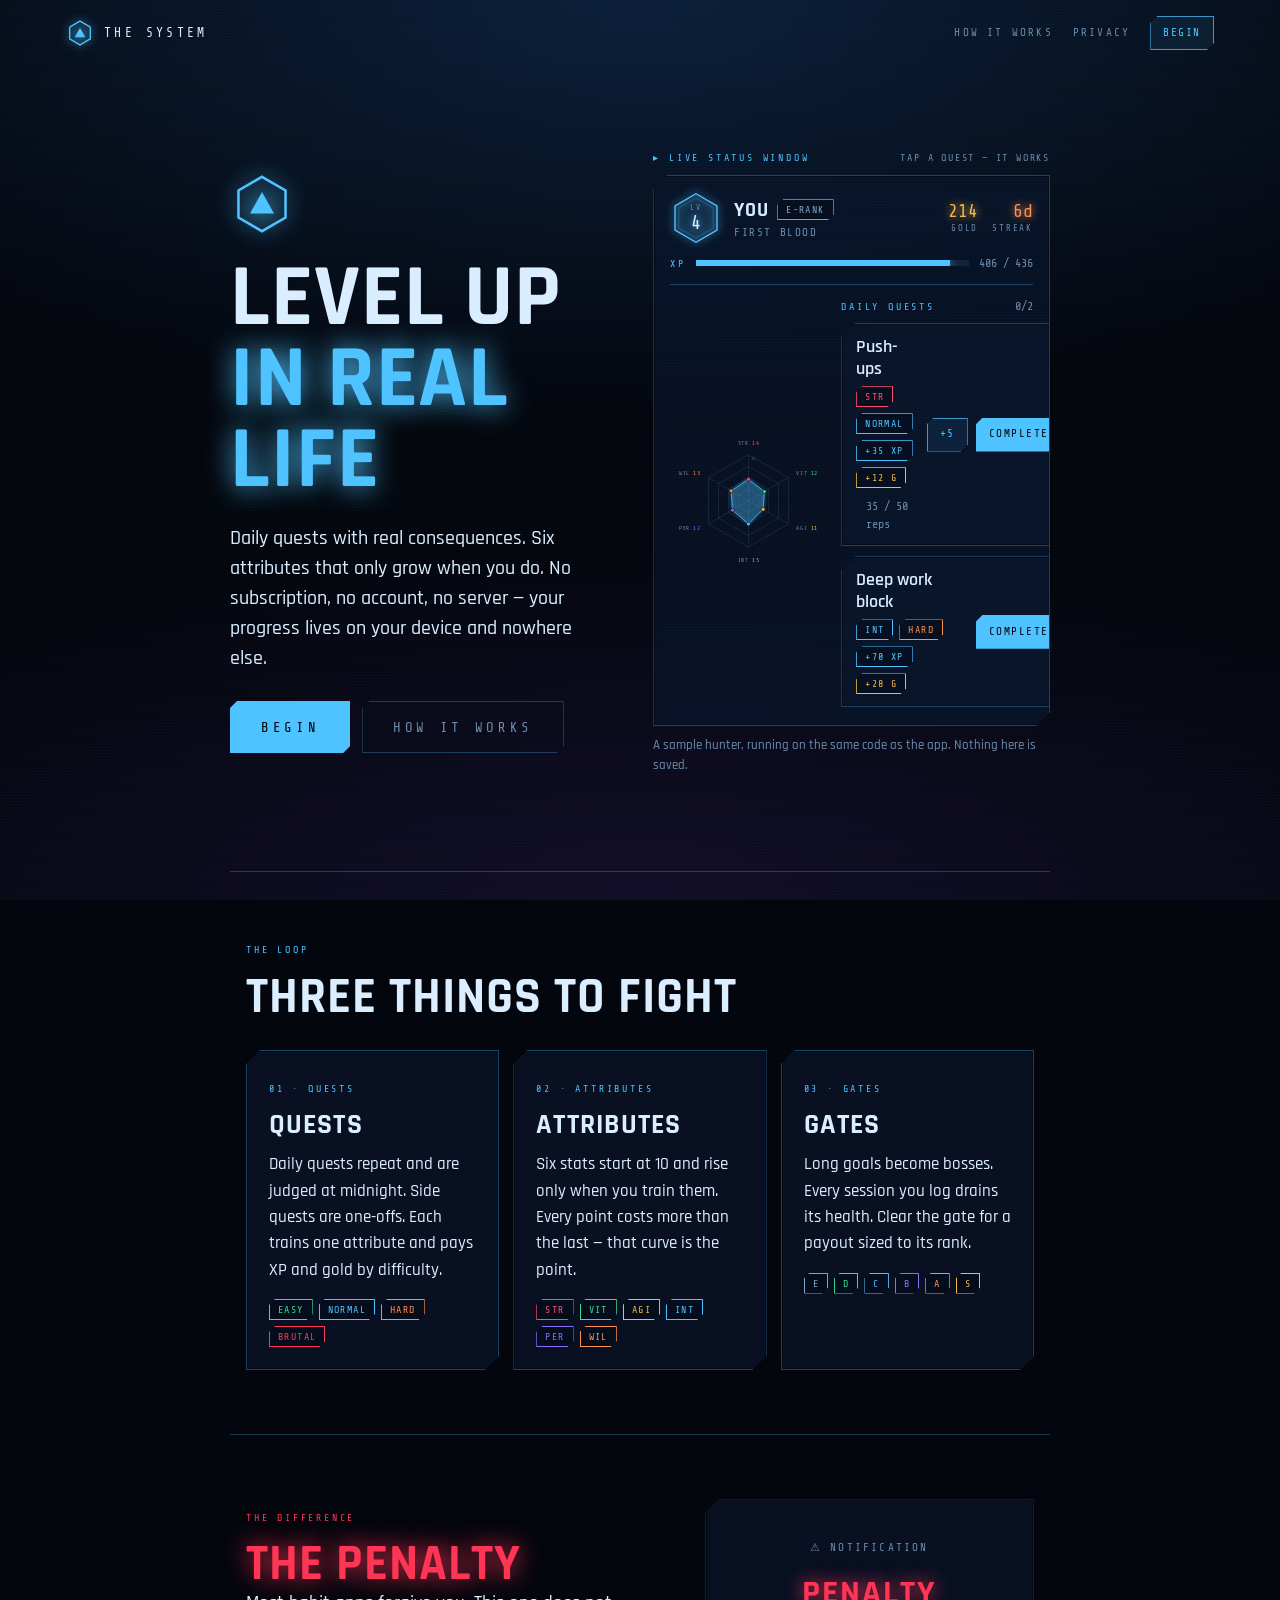
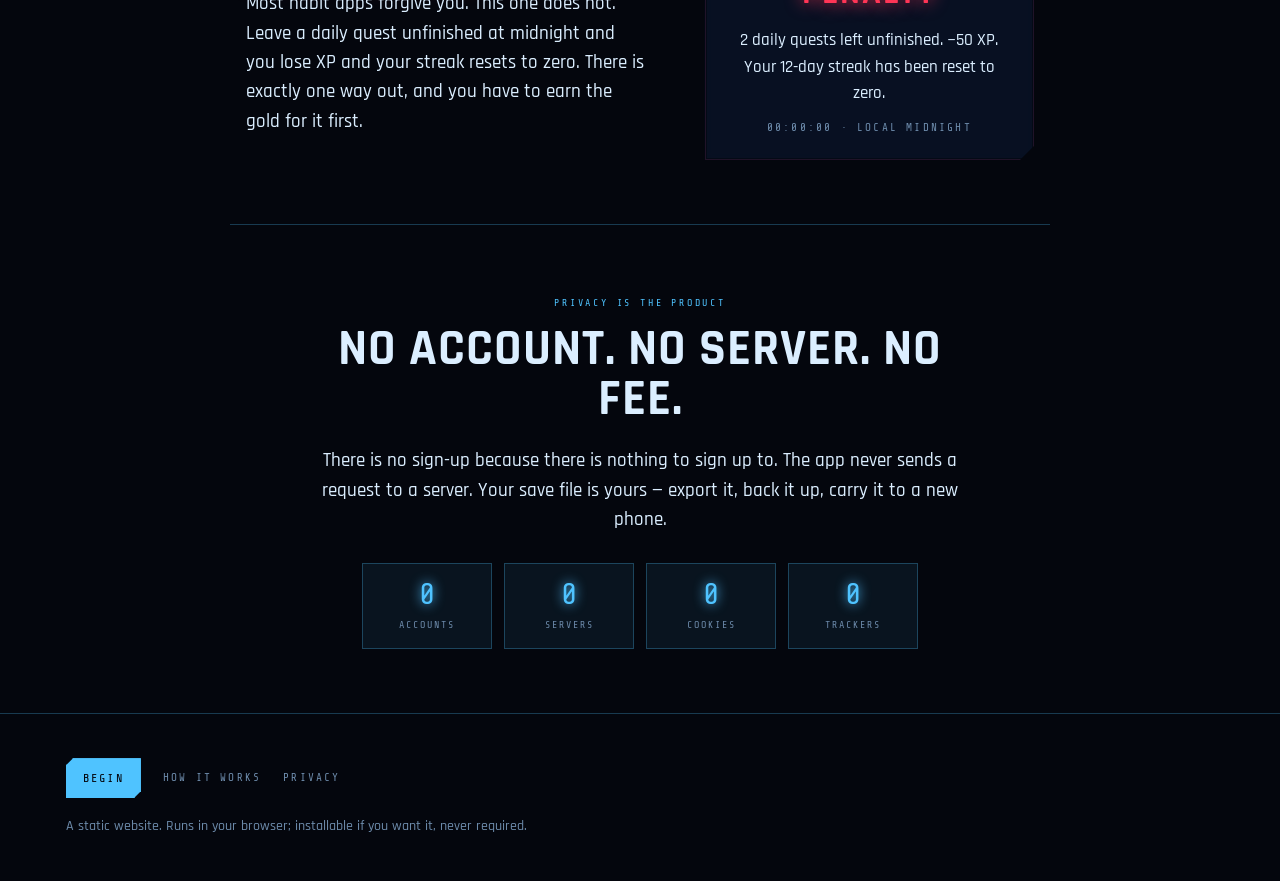
==== index.html @ 4c4695dd "Landing page with live demo built on the app's own renderers Co-Authored-By: Claude Opus 5.5 <norepl" ====
<!doctype html>
<html lang="en">
<head>
<meta charset="utf-8">
<meta name="viewport" content="width=device-width,initial-scale=1,viewport-fit=cover">
<title>THE SYSTEM — Level up in real life</title>
<meta name="description" content="Daily quests with real consequences. Six attributes that only grow when you do. No subscription, no account, no server — your progress lives on your device.">
<meta property="og:title" content="THE SYSTEM — Level up in real life">
<meta property="og:description" content="Daily quests with real consequences. No account, no server.">
<meta property="og:image" content="./assets/img/og.png">
<meta property="og:type" content="website">
<meta name="twitter:card" content="summary_large_image">
<meta name="theme-color" content="#04060d">
<link rel="manifest" href="./manifest.webmanifest">
<link rel="icon" type="image/png" href="./assets/img/icon-192.png">
<link rel="apple-touch-icon" href="./assets/img/icon-192.png">
<link rel="preconnect" href="https://fonts.googleapis.com">
<link rel="preconnect" href="https://fonts.gstatic.com" crossorigin>
<link rel="stylesheet" href="https://fonts.googleapis.com/css2?family=Rajdhani:wght@400;500;600;700&amp;family=Share+Tech+Mono&amp;display=swap">
<link rel="stylesheet" href="./assets/css/tokens.css">
<link rel="stylesheet" href="./assets/css/app.css">
<link rel="stylesheet" href="./assets/css/site.css">
</head>
<body>
<a class="skip" href="#main">Skip to content</a>

<header class="wrap site-top">
  <a class="brand" href="./" aria-label="THE SYSTEM — home">
    <svg viewBox="0 0 40 40" aria-hidden="true"><polygon class="mark-hex" points="20,3 34.7,11.5 34.7,28.5 20,37 5.3,28.5 5.3,11.5"/><polygon class="mark-tri" points="20,12.5 27.5,26 12.5,26"/></svg>
    <span>THE SYSTEM</span>
  </a>
  <nav class="top-links" aria-label="Site">
    <a href="./how-it-works.html">How it works</a>
    <a class="hide-sm" href="./privacy.html">Privacy</a>
    <a class="btn btn-sm" href="./app/">Begin</a>
  </nav>
</header>

<main id="main">
  <section class="wrap hero" aria-labelledby="hero-title">
    <div class="hero-copy">
      <svg class="hero-mark" viewBox="0 0 40 40" aria-hidden="true"><polygon class="mark-hex" points="20,3 34.7,11.5 34.7,28.5 20,37 5.3,28.5 5.3,11.5"/><polygon class="mark-tri" points="20,12.5 27.5,26 12.5,26"/></svg>
      <h1 class="hero-title" id="hero-title">Level up <span>in real life</span></h1>
      <p class="lede">Daily quests with real consequences. Six attributes that only grow when you do. No subscription, no account, no server — your progress lives on your device and nowhere else.</p>
      <div class="cta">
        <a class="btn btn-hot btn-lg" href="./app/">Begin</a>
        <a class="btn btn-ghost btn-lg" href="./how-it-works.html">How it works</a>
      </div>
    </div>

    <div class="hero-demo">
      <div class="demo-cap"><span class="eyebrow">Live status window</span><span class="demo-try">Tap a quest — it works</span></div>
      <div class="demo" id="demo" aria-label="Live demo of the status window with a sample hunter">
        <noscript><p class="demo-fine">The live demo needs JavaScript.</p></noscript>
      </div>
      <p class="demo-fine">A sample hunter, running on the same code as the app. Nothing here is saved.</p>
    </div>
  </section>

  <section class="band" aria-labelledby="pillars-title">
    <div class="wrap">
      <div class="band-head">
        <span class="eyebrow">The loop</span>
        <h2 id="pillars-title">Three things to fight</h2>
      </div>
      <div class="pillars">
        <article class="win pillar">
          <span class="eyebrow">01 · Quests</span>
          <h3>Quests</h3>
          <p>Daily quests repeat and are judged at midnight. Side quests are one-offs. Each trains one attribute and pays XP and gold by difficulty.</p>
          <div class="chips"><span class="chip d-EASY">Easy</span><span class="chip d-NORMAL">Normal</span><span class="chip d-HARD">Hard</span><span class="chip d-BRUTAL">Brutal</span></div>
        </article>
        <article class="win pillar">
          <span class="eyebrow">02 · Attributes</span>
          <h3>Attributes</h3>
          <p>Six stats start at 10 and rise only when you train them. Every point costs more than the last — that curve is the point.</p>
          <div class="chips"><span class="chip c-str">STR</span><span class="chip c-vit">VIT</span><span class="chip c-agi">AGI</span><span class="chip c-int">INT</span><span class="chip c-per">PER</span><span class="chip c-wil">WIL</span></div>
        </article>
        <article class="win pillar">
          <span class="eyebrow">03 · Gates</span>
          <h3>Gates</h3>
          <p>Long goals become bosses. Every session you log drains its health. Clear the gate for a payout sized to its rank.</p>
          <div class="chips"><span class="chip r-E">E</span><span class="chip r-D">D</span><span class="chip r-C">C</span><span class="chip r-B">B</span><span class="chip r-A">A</span><span class="chip r-S">S</span></div>
        </article>
      </div>
    </div>
  </section>

  <section class="band" aria-labelledby="penalty-title">
    <div class="wrap penalty">
      <div>
        <span class="eyebrow">The difference</span>
        <h2 id="penalty-title">The penalty</h2>
        <p>Most habit apps forgive you. This one does not. Leave a daily quest unfinished at midnight and you lose XP and your streak resets to zero. There is exactly one way out, and you have to earn the gold for it first.</p>
      </div>
      <div class="win readout" role="img" aria-label="Example penalty notification: two daily quests left unfinished, minus 50 XP, a 12-day streak reset to zero.">
        <div class="ntf-eye mono">⚠ Notification</div>
        <div class="readout-title">PENALTY</div>
        <p>2 daily quests left unfinished. −50 XP.<br>Your 12-day streak has been reset to zero.</p>
        <span class="mono">00:00:00 · Local midnight</span>
      </div>
    </div>
  </section>

  <section class="band free" aria-labelledby="free-title">
    <div class="wrap">
      <div class="band-head">
        <span class="eyebrow">Privacy is the product</span>
        <h2 id="free-title">No account. No server. No fee.</h2>
      </div>
      <p>There is no sign-up because there is nothing to sign up to. The app never sends a request to a server. Your save file is yours — export it, back it up, carry it to a new phone.</p>
      <div class="zeros" aria-label="What this site uses">
        <div class="zero"><b>0</b><span>Accounts</span></div>
        <div class="zero"><b>0</b><span>Servers</span></div>
        <div class="zero"><b>0</b><span>Cookies</span></div>
        <div class="zero"><b>0</b><span>Trackers</span></div>
      </div>
    </div>
  </section>
</main>

<footer class="site-foot">
  <div class="wrap">
    <div class="foot-row">
      <a class="btn btn-hot" href="./app/">Begin</a>
      <a href="./how-it-works.html">How it works</a>
      <a href="./privacy.html">Privacy</a>
    </div>
    <p class="foot-fine">A static website. Runs in your browser; installable if you want it, never required.</p>
  </div>
</footer>

<script src="./assets/js/system.js"></script>
<script src="./assets/js/app.js"></script>
<script src="./assets/js/demo.js"></script>
<script>
if ('serviceWorker' in navigator && window.isSecureContext) {
  navigator.serviceWorker.register('./sw.js').then(null, function () {});
}
</script>
</body>
</html>
---- assets/css/tokens.css ----
/* ==========================================================================
   THE SYSTEM — design tokens and shared primitives.
   Every page imports this first. Colours are defined here and nowhere else.
   ========================================================================== */

:root{
  /* surface */
  --void:#04060d;
  --deep:#070c18;
  --panel:rgba(10,22,44,.72);
  --panel-solid:#0a1020;

  /* system cyan */
  --sys:#4fc3ff;
  --sys-dim:#1d5c86;
  --line:rgba(79,195,255,.28);
  --line-hot:rgba(79,195,255,.75);

  /* semantic */
  --mana:#8b6cff;
  --gold:#f5b942;
  --danger:#ff3556;
  --good:#3ddc97;
  --warn:#ff8f4d;

  /* text */
  --txt:#dbeeff;
  --muted:#6d8bab;

  /* attributes */
  --str:#ff4d6d;
  --vit:#3ddc97;
  --agi:#f5b942;
  --int:#4fc3ff;
  --per:#8b6cff;
  --wil:#ff8f4d;

  /* hunter ranks */
  --rank-e:#7fa3c4;
  --rank-d:#3ddc97;
  --rank-c:#4fc3ff;
  --rank-b:#8b6cff;
  --rank-a:#ff8f4d;
  --rank-s:#f5b942;
  --rank-national:#ff3556;

  /* washes, tracks and atmosphere — derived from the palette above */
  --sys-wash:rgba(79,195,255,.08);
  --sys-wash-2:rgba(79,195,255,.18);
  --chip-wash:rgba(4,10,22,.55);
  --track:rgba(79,195,255,.10);
  --glow-top:rgba(31,90,160,.30);
  --glow-bottom:rgba(80,50,160,.18);
  --scan:rgba(79,195,255,.07);
  --panel-inset:rgba(4,10,22,.9);
  --panel-glow:rgba(20,80,150,.18);
  --veil:rgba(2,4,10,.80);
  --radar-fill:rgba(79,195,255,.20);
  --danger-wash:rgba(255,53,86,.10);
  --gold-wash:rgba(245,185,66,.10);

  /* type */
  --f-ui:'Rajdhani',system-ui,-apple-system,'Segoe UI',sans-serif;
  --f-mono:'Share Tech Mono',ui-monospace,'SFMono-Regular',Consolas,monospace;
}

/* ---------- base ---------- */
*,*::before,*::after{box-sizing:border-box}
html{background:var(--void);color-scheme:dark;-webkit-text-size-adjust:100%;text-size-adjust:100%}
body{
  margin:0;min-height:100vh;color:var(--txt);
  font-family:var(--f-ui);font-size:17px;font-weight:500;line-height:1.5;
  -webkit-font-smoothing:antialiased;-webkit-tap-highlight-color:transparent;
}
/* atmosphere: cyan bloom from the top, violet from the bottom */
body::before{
  content:"";position:fixed;top:0;right:0;bottom:0;left:0;z-index:-1;pointer-events:none;
  background:
    radial-gradient(ellipse 120% 70% at 50% 0%,var(--glow-top),transparent 65%),
    radial-gradient(ellipse 120% 60% at 50% 100%,var(--glow-bottom),transparent 65%),
    var(--void);
}
/* scanlines */
body::after{
  content:"";position:fixed;top:0;right:0;bottom:0;left:0;z-index:1000;pointer-events:none;opacity:.30;
  background:repeating-linear-gradient(to bottom,var(--scan) 0,var(--scan) 1px,transparent 1px,transparent 3px);
}

h1,h2,h3,h4{margin:0;font-family:var(--f-ui);font-weight:700;line-height:1.1;letter-spacing:.02em}
p{margin:0 0 1em}
a{color:var(--sys);text-decoration:none}
a:hover{text-shadow:0 0 8px var(--sys)}
button,input,select,textarea{font:inherit;color:inherit}
img,svg{display:block}
ul,ol{margin:0;padding:0;list-style:none}
[hidden]{display:none!important}

.mono{font-family:var(--f-mono);font-weight:400}
.eyebrow{font-family:var(--f-mono);font-weight:400;font-size:10px;letter-spacing:.28em;text-transform:uppercase;color:var(--sys)}
.muted{color:var(--muted)}
.glow{text-shadow:0 0 14px var(--sys)}
.sr{position:absolute!important;width:1px;height:1px;overflow:hidden;clip:rect(0 0 0 0);white-space:nowrap;margin:-1px;padding:0;border:0}

/* ---------- focus ---------- */
:focus:not(:focus-visible){outline:none}
:focus-visible{outline:2px solid var(--txt);outline-offset:3px}
/* clip-path cuts outlines off, so clipped elements draw their ring inside */
.win:focus-visible,.btn:focus-visible,.chip:focus-visible{outline:none;box-shadow:inset 0 0 0 2px var(--txt),0 0 18px var(--sys)}

.skip{position:absolute;left:16px;top:-60px;z-index:1001;padding:10px 14px;background:var(--sys);color:var(--void);font-family:var(--f-mono);font-size:12px;letter-spacing:.18em}
.skip:focus{top:12px}

/* ---------- the panel motif ---------- */
.win{
  background:var(--panel);
  border:1px solid var(--line);
  clip-path:polygon(14px 0, 100% 0, 100% calc(100% - 14px),
                    calc(100% - 14px) 100%, 0 100%, 0 14px);
  -webkit-backdrop-filter:blur(6px);
  backdrop-filter:blur(6px);
  box-shadow:0 0 0 1px var(--panel-inset) inset, 0 0 24px var(--panel-glow);
}

/* ---------- buttons (7px cut) ---------- */
.btn{
  display:inline-flex;align-items:center;justify-content:center;gap:8px;
  min-height:40px;padding:0 16px;margin:0;
  font-family:var(--f-mono);font-weight:400;font-size:12px;letter-spacing:.18em;text-transform:uppercase;white-space:nowrap;
  color:var(--sys);background:var(--sys-wash);border:1px solid var(--line-hot);border-radius:0;cursor:pointer;
  clip-path:polygon(7px 0,100% 0,100% calc(100% - 7px),calc(100% - 7px) 100%,0 100%,0 7px);
  transition:background-color .15s,color .15s,text-shadow .15s,box-shadow .15s;
  -webkit-appearance:none;appearance:none;text-decoration:none;
}
.btn:hover{background:var(--sys-wash-2);text-shadow:0 0 8px var(--sys)}
.btn:active{transform:translateY(1px)}
.btn-hot{color:var(--void);background:var(--sys);border-color:var(--sys)}
.btn-hot:hover{background:var(--txt);border-color:var(--txt);text-shadow:none}
.btn-ghost{background:transparent;border-color:var(--line);color:var(--muted)}
.btn-ghost:hover{color:var(--sys);border-color:var(--line-hot);background:var(--sys-wash)}
.btn-gold{color:var(--gold);border-color:var(--gold);background:var(--gold-wash)}
.btn-gold:hover{text-shadow:0 0 8px var(--gold);background:var(--gold-wash)}
.btn-danger{color:var(--danger);border-color:var(--danger);background:var(--danger-wash)}
.btn-danger:hover{text-shadow:0 0 8px var(--danger);background:var(--danger-wash)}
.btn[disabled],.btn[aria-disabled="true"]{opacity:.55;cursor:not-allowed;transform:none;text-shadow:none}
.btn-sm{min-height:34px;padding:0 12px;font-size:11px;letter-spacing:.14em}
.btn-lg{min-height:52px;padding:0 30px;font-size:14px;letter-spacing:.26em}

/* ---------- chips (6px cut) ---------- */
.chip{
  display:inline-flex;align-items:center;gap:4px;padding:2px 8px 1px;
  font-family:var(--f-mono);font-weight:400;font-size:10px;line-height:1.6;letter-spacing:.14em;text-transform:uppercase;white-space:nowrap;
  color:var(--c,var(--sys));border:1px solid currentColor;background:var(--chip-wash);
  clip-path:polygon(6px 0,100% 0,100% calc(100% - 6px),calc(100% - 6px) 100%,0 100%,0 6px);
}

/* colour hooks: set --c, components read it */
.c-sys{--c:var(--sys)}.c-gold{--c:var(--gold)}.c-mana{--c:var(--mana)}
.c-good{--c:var(--good)}.c-warn{--c:var(--warn)}.c-danger{--c:var(--danger)}.c-muted{--c:var(--muted)}
.c-str{--c:var(--str)}.c-vit{--c:var(--vit)}.c-agi{--c:var(--agi)}
.c-int{--c:var(--int)}.c-per{--c:var(--per)}.c-wil{--c:var(--wil)}
.r-E{--c:var(--rank-e)}.r-D{--c:var(--rank-d)}.r-C{--c:var(--rank-c)}
.r-B{--c:var(--rank-b)}.r-A{--c:var(--rank-a)}.r-S{--c:var(--rank-s)}.r-NATIONAL{--c:var(--rank-national)}
.d-EASY{--c:var(--good)}.d-NORMAL{--c:var(--sys)}.d-HARD{--c:var(--warn)}.d-BRUTAL{--c:var(--danger)}

/* ---------- bars ---------- */
.bar{position:relative;height:6px;background:var(--track);overflow:hidden}
.bar>i{
  position:absolute;left:0;top:0;bottom:0;width:0;
  background:var(--c,var(--sys));box-shadow:0 0 10px var(--c,var(--sys));
  transition:width .6s cubic-bezier(.2,.8,.2,1);
}

/* ---------- reduced motion ---------- */
@media (prefers-reduced-motion:reduce){
  *,*::before,*::after{animation:none!important;transition:none!important;scroll-behavior:auto!important}
}
---- assets/css/app.css ----
/* ==========================================================================
   THE SYSTEM — application styles.
   Components here are also used by the landing demo; app layout is scoped
   to .shell. Colours come from tokens.css only.
   ========================================================================== */

/* ---------- small resets for app controls ---------- */
.icon-btn{
  display:inline-flex;align-items:center;justify-content:center;flex:none;
  width:38px;height:38px;padding:0;margin:0;border:0;background:transparent;color:var(--muted);cursor:pointer;
}
.icon-btn:hover{color:var(--sys)}
.icon-btn svg{width:20px;height:20px;fill:none;stroke:currentColor;stroke-width:1.6;stroke-linecap:round;stroke-linejoin:round}
.link-btn{padding:6px 0;border:0;background:none;cursor:pointer;color:var(--sys);font-size:11px;letter-spacing:.2em;text-transform:uppercase}
.link-btn:hover{text-shadow:0 0 8px var(--sys)}

/* ==========================================================================
   shared components (app + demo)
   ========================================================================== */

/* ---------- level hexagon ---------- */
.lvl-hex{
  position:relative;flex:none;display:inline-flex;flex-direction:column;align-items:center;justify-content:center;
  width:52px;height:52px;line-height:1;
}
.lvl-hex svg{position:absolute;top:0;left:0;width:100%;height:100%;overflow:visible;filter:drop-shadow(0 0 4px var(--sys))}
.lvl-hex-o{fill:var(--sys-wash);stroke:var(--sys);stroke-width:1.6}
.lvl-hex-i{fill:none;stroke:var(--line);stroke-width:1}
.lvl-hex i{position:relative;font-style:normal;font-size:8px;letter-spacing:.2em;color:var(--muted);margin-bottom:2px}
.lvl-hex b{position:relative;font-size:19px;font-weight:400;color:var(--txt);text-shadow:0 0 8px var(--sys)}

/* ---------- header ---------- */
.hdr-row{display:flex;align-items:center;gap:12px}
.hdr-id{flex:1;min-width:0}
.hdr-name{display:flex;align-items:center;gap:8px;min-width:0}
.hdr-name>span:first-child{
  overflow:hidden;text-overflow:ellipsis;white-space:nowrap;
  font-size:20px;font-weight:700;letter-spacing:.05em;text-transform:uppercase;
}
.hdr-name .chip{flex:none}
.hdr-title{font-size:11px;letter-spacing:.14em;text-transform:uppercase;color:var(--muted);overflow:hidden;text-overflow:ellipsis;white-space:nowrap}
.hdr-meta{display:flex;gap:14px;flex:none}
.hdr-stat{display:flex;flex-direction:column;align-items:flex-end;line-height:1.05}
.hdr-stat b{font-size:18px;font-weight:400;color:var(--c);text-shadow:0 0 8px var(--c)}
.hdr-stat small{font-size:9px;letter-spacing:.2em;color:var(--muted);margin-top:3px}
.hdr-xp{display:grid;grid-template-columns:auto 1fr auto;align-items:center;gap:10px;margin-top:10px}
.hdr-xpt{font-size:12px;color:var(--muted);min-width:8ch;text-align:right}

/* ---------- radar ---------- */
.radar{max-width:340px;margin:0 auto}
.radar-svg{width:100%;height:auto;overflow:visible}
.radar-ring{fill:none;stroke:var(--line);stroke-width:1}
.radar-axis{stroke:var(--line);stroke-width:1}
.radar-shape{fill:var(--radar-fill);stroke:var(--sys);stroke-width:1.6;stroke-linejoin:round}
.radar-dot{fill:var(--c);stroke:var(--void);stroke-width:1.5}
.radar-lbl{font-family:var(--f-mono);font-size:12px;letter-spacing:.1em;fill:var(--muted)}
.radar-val{fill:var(--c);font-size:13px}
.radar-scale{font-family:var(--f-mono);font-size:9px;fill:var(--sys-dim)}

/* ---------- attributes ---------- */
.attr{padding:12px 0;border-bottom:1px solid var(--line)}
.attr:last-child{border-bottom:0;padding-bottom:2px}
.attr:first-child{padding-top:2px}
.attr-top{display:flex;align-items:center;gap:10px;min-height:34px}
.attr-lbl{width:34px;flex:none;font-size:12px;letter-spacing:.14em;color:var(--c)}
.attr-name{flex:1;font-size:17px;font-weight:600}
.attr-val{display:inline-block;font-size:22px;font-weight:400;color:var(--c);text-shadow:0 0 10px var(--c)}
.attr-plus{min-width:34px;padding:0;font-size:16px}
.attr-desc{margin:1px 0 8px 44px;font-size:14px;line-height:1.35;color:var(--muted)}
.attr-prog{display:grid;grid-template-columns:1fr auto;align-items:center;gap:10px;margin-left:44px}
.attr-prog .bar{height:4px}
.attr-xp{font-size:11px;color:var(--muted);min-width:7ch;text-align:right}
.attr.is-up .attr-val{animation:attr-up .9s ease-out}
@keyframes attr-up{
  0%{transform:scale(1.5);text-shadow:0 0 24px var(--c)}
  100%{transform:scale(1);text-shadow:0 0 10px var(--c)}
}

/* ---------- quest rows ---------- */
.qlist{display:grid;gap:10px}
.q{display:flex;flex-wrap:wrap;align-items:center;gap:10px 14px;padding:14px 16px;transition:opacity .25s}
.q.is-done{opacity:.42}
.q-main{flex:1 1 210px;min-width:0}
.q-name{
  display:block;max-width:100%;padding:0;margin:0;border:0;background:none;text-align:left;cursor:pointer;
  font-size:19px;font-weight:600;line-height:1.2;color:var(--txt);overflow-wrap:anywhere;
}
button.q-name:hover{color:var(--sys);text-shadow:0 0 8px var(--sys)}
span.q-name{cursor:default}
.q-chips{display:flex;flex-wrap:wrap;gap:6px;margin-top:7px}
.q-prog{display:grid;grid-template-columns:1fr auto;align-items:center;gap:10px;margin-top:9px}
.q-prog .bar>i{background:var(--c);box-shadow:0 0 8px var(--c)}
.q-prog .mono{font-size:12px;color:var(--muted)}
.q-acts{display:flex;gap:8px;margin-left:auto}

/* ---------- notifications ---------- */
.ntf{
  position:fixed;top:0;right:0;bottom:0;left:0;z-index:960;
  display:flex;align-items:center;justify-content:center;padding:24px 16px;
  background:var(--veil);cursor:pointer;
  opacity:0;transition:opacity .2s;
}
.ntf.is-in{opacity:1}
.ntf-card{
  width:100%;max-width:470px;padding:30px 26px 22px;text-align:center;
  transform:scale(.9);filter:blur(10px);opacity:0;
  transition:transform .34s cubic-bezier(.2,.9,.25,1.1),filter .34s ease-out,opacity .34s ease-out;
}
.ntf-card:focus{outline:none}
.ntf.is-in .ntf-card{transform:scale(1);filter:blur(0);opacity:1}
.ntf-eye{font-size:11px;letter-spacing:.3em;color:var(--sys);text-transform:uppercase}
.ntf-title{
  margin:14px 0 10px;font-size:34px;font-weight:700;line-height:1.05;letter-spacing:.06em;text-transform:uppercase;
  color:var(--c);text-shadow:0 0 18px var(--c);
}
.ntf-detail{font-size:18px;line-height:1.4;color:var(--txt)}
.ntf-hint{margin-top:18px;font-size:10px;letter-spacing:.24em;text-transform:uppercase;color:var(--muted)}
.ntf-hint:empty{display:none}
.ntf--inline{position:absolute;z-index:5;padding:16px;background:var(--chip-wash)}
.ntf--inline .ntf-card{max-width:340px;padding:22px 18px 18px}
.ntf--inline .ntf-title{font-size:26px}
.ntf--inline .ntf-detail{font-size:16px}

/* ==========================================================================
   app layout — phone first
   ========================================================================== */

.shell{min-height:100vh}
.stage{max-width:640px;margin:0 auto;padding-bottom:calc(84px + env(safe-area-inset-bottom))}

.hdr{
  position:sticky;top:0;z-index:40;
  padding:calc(10px + env(safe-area-inset-top)) calc(16px + env(safe-area-inset-right)) 12px calc(16px + env(safe-area-inset-left));
  background:var(--veil);border-bottom:1px solid var(--line);
  -webkit-backdrop-filter:blur(10px);backdrop-filter:blur(10px);
}
.hdr-gear{margin-right:-8px}

#main{padding:16px calc(16px + env(safe-area-inset-right)) 0 calc(16px + env(safe-area-inset-left))}
#main:focus{outline:none}

/* bottom navigation */
.nav{
  position:fixed;left:0;right:0;bottom:0;z-index:50;
  padding:0 env(safe-area-inset-right) env(safe-area-inset-bottom) env(safe-area-inset-left);
  background:var(--panel-solid);border-top:1px solid var(--line);
}
.nav-brand,.nav-hunter,.nav-foot{display:none}
.nav-items{display:flex;max-width:640px;margin:0 auto}
.nav-btn{
  flex:1;display:flex;flex-direction:column;align-items:center;justify-content:center;gap:4px;
  min-height:64px;padding:8px 2px 6px;margin:0;border:0;background:none;cursor:pointer;color:var(--muted);
  font-family:var(--f-mono);font-size:10px;letter-spacing:.16em;text-transform:uppercase;
  position:relative;
}
.nav-btn svg{width:22px;height:22px;fill:none;stroke:currentColor;stroke-width:1.6;stroke-linecap:round;stroke-linejoin:round}
.nav-btn:hover{color:var(--txt)}
.nav-btn[aria-current="page"]{color:var(--sys);text-shadow:0 0 8px var(--sys)}
.nav-btn[aria-current="page"] svg{filter:drop-shadow(0 0 4px var(--sys))}
.nav-btn[aria-current="page"]::before{content:"";position:absolute;top:-1px;left:22%;right:22%;height:2px;background:var(--sys);box-shadow:0 0 10px var(--sys)}
.nav-btn:focus-visible{outline-offset:-4px}

/* panels and headings */
.panel{padding:18px;margin-bottom:14px}
.panel-head{display:flex;align-items:center;justify-content:space-between;gap:10px;margin-bottom:10px}
.pts{font-size:11px;letter-spacing:.16em;text-transform:uppercase;color:var(--gold);text-shadow:0 0 8px var(--gold);animation:pulse 1.8s ease-in-out infinite}
@keyframes pulse{50%{opacity:.55}}

.list-head{display:flex;align-items:flex-end;justify-content:space-between;gap:12px;margin:24px 0 10px}
.list-head h2,.h-screen{font-size:22px;font-weight:700;letter-spacing:.04em}
.list-sub{display:block;margin-top:3px;font-size:10px;letter-spacing:.16em;text-transform:uppercase;color:var(--muted)}
.screen>.list-head:first-child{margin-top:4px}
.empty{margin:4px 0 0;padding:14px 16px;border:1px dashed var(--line);font-size:15px;color:var(--muted)}
.note{margin:20px 0 8px;font-size:14px;color:var(--muted)}

/* STATUS */
.status-grid{display:block}
.cells{display:grid;grid-template-columns:repeat(4,1fr);gap:8px;margin-top:12px}
.cell{display:flex;flex-direction:column;align-items:center;gap:2px;padding:10px 4px 8px;border:1px solid var(--line);background:var(--sys-wash)}
.cell b{font-size:22px;font-weight:400;line-height:1.1;color:var(--c);text-shadow:0 0 10px var(--c)}
.cell .eyebrow{font-size:9px;letter-spacing:.2em;color:var(--muted)}

.fold{
  display:flex;align-items:center;gap:10px;width:100%;padding:2px 0;margin:0;border:0;background:none;cursor:pointer;text-align:left;
}
.fold-count{margin-left:auto;font-size:12px;color:var(--muted)}
.fold-ico::before{content:"\25b8";display:inline-block;color:var(--sys);transition:transform .2s}
.fold[aria-expanded="true"] .fold-ico::before{transform:rotate(90deg)}
.titles,.cleared{margin-top:10px}
.title-row{display:flex;align-items:center;gap:12px;padding:10px 0;border-top:1px solid var(--line)}
.title-txt{flex:1;min-width:0}
.title-name{font-size:17px;font-weight:600}
.title-req{font-size:11px;letter-spacing:.08em;color:var(--muted)}
.title-row.is-locked .title-name{font-family:var(--f-mono);font-weight:400;letter-spacing:.2em;color:var(--muted)}
.title-row.is-eq .title-name{color:var(--gold);text-shadow:0 0 10px var(--gold)}

/* QUESTS */
.daily{padding:18px}
.daily-top{display:flex;align-items:flex-end;justify-content:space-between;gap:12px}
.daily-count{margin-top:4px;font-size:15px;color:var(--muted)}
.daily-count b{font-size:30px;font-weight:400;color:var(--txt);text-shadow:0 0 12px var(--sys)}
.daily-count small{font-size:11px;letter-spacing:.16em;text-transform:uppercase}
.daily-clock{text-align:right}
.countdown{margin-top:4px;font-size:24px;line-height:1.2;color:var(--sys);text-shadow:0 0 12px var(--sys);font-variant-numeric:tabular-nums}
.daily .bar{margin:14px 0 12px}
.daily-line{margin:0;font-size:16px;line-height:1.4;color:var(--txt)}
.daily-line.is-clear{color:var(--good);text-shadow:0 0 10px var(--good)}
.daily-pass{margin:8px 0 0;font-size:11px;letter-spacing:.16em;text-transform:uppercase;color:var(--gold)}

.install{display:flex;align-items:center;gap:10px;margin:0 0 14px;padding:8px 6px 8px 14px;border:1px dashed var(--line);font-size:15px;color:var(--muted)}
.install>span{flex:1}

/* GATES */
.gates{display:grid;gap:12px}
.gate{padding:16px 18px}
.gate-top{display:flex;align-items:center;flex-wrap:wrap;gap:6px 10px}
.gate-name{padding:0;margin:0;border:0;background:none;cursor:pointer;text-align:left;font-size:20px;font-weight:700;color:var(--txt);overflow-wrap:anywhere}
.gate-name:hover{color:var(--sys);text-shadow:0 0 8px var(--sys)}
.boss{margin:14px 0 12px}
.boss-lbl{display:flex;justify-content:space-between;gap:10px;margin-bottom:6px;font-size:11px;letter-spacing:.16em;text-transform:uppercase;color:var(--muted)}
.boss-bar{height:12px;border:1px solid var(--danger-wash)}
.boss-bar>i{background:linear-gradient(90deg,var(--danger),var(--warn));box-shadow:0 0 14px var(--danger)}
.gate-foot{display:flex;flex-wrap:wrap;align-items:center;justify-content:space-between;gap:10px}
.gate-reward{font-size:12px;letter-spacing:.06em;color:var(--muted)}
.gate-reward .c-sys{color:var(--sys)}
.gate-reward .c-gold{color:var(--gold)}
.gate-acts{display:flex;gap:8px;margin-left:auto}
.cleared-row{display:flex;align-items:center;gap:10px;padding:10px 0;border-top:1px solid var(--line)}
.cleared-row .gate-name{flex:1;font-size:17px;font-weight:600;color:var(--muted);text-decoration:line-through;text-decoration-color:var(--line-hot)}
.cleared-row .mono{font-size:12px}

/* SHOP */
.gold-panel{text-align:center;padding:22px 18px 18px}
.gold-big{margin:2px 0 2px;font-size:60px;line-height:1.05;color:var(--gold);text-shadow:0 0 22px var(--gold)}
.gold-sub{font-size:11px;letter-spacing:.18em;text-transform:uppercase;color:var(--muted)}
.shop{display:grid;gap:10px}
.item{display:flex;align-items:center;flex-wrap:wrap;gap:10px 14px;padding:14px 16px}
.item-main{flex:1 1 200px;min-width:0}
.item-name{display:flex;align-items:center;flex-wrap:wrap;gap:8px;font-size:18px;font-weight:600;line-height:1.25}
.item-edit{padding:0;margin:0;border:0;background:none;cursor:pointer;text-align:left;color:var(--txt);overflow-wrap:anywhere}
.item-edit:hover{color:var(--sys);text-shadow:0 0 8px var(--sys)}
.item-desc{margin:4px 0 0;font-size:14px;line-height:1.4;color:var(--muted)}
.item-meta{margin-top:5px;font-size:12px;letter-spacing:.06em;color:var(--muted)}
.item-meta .c-gold{color:var(--gold)}
.item>.btn{margin-left:auto}
.item-pass{border-color:var(--gold-wash);box-shadow:0 0 0 1px var(--panel-inset) inset,0 0 24px var(--gold-wash)}

/* LOG */
.log{padding:6px 0}
.log-row{display:grid;grid-template-columns:auto 1fr;gap:12px;padding:9px 16px;font-size:15px;line-height:1.35;box-shadow:inset 2px 0 0 var(--c)}
.log-row+.log-row{border-top:1px solid var(--track)}
.log-row time{font-size:12px;color:var(--c);padding-top:2px}
.k-quest{--c:var(--sys)}
.k-penalty{--c:var(--danger)}
.k-penalty span{color:var(--danger)}
.k-title{--c:var(--gold)}
.k-gate{--c:var(--mana)}
.k-shop{--c:var(--gold)}
.k-system{--c:var(--muted)}

/* ---------- toast ---------- */
.toast{
  position:fixed;left:50%;bottom:calc(78px + env(safe-area-inset-bottom));z-index:950;
  max-width:calc(100% - 32px);padding:10px 14px;
  font-size:11px;letter-spacing:.14em;text-transform:uppercase;text-align:center;color:var(--sys);
  background:var(--panel-solid);border:1px solid var(--line-hot);box-shadow:0 0 18px var(--panel-glow);
  transform:translate(-50%,10px);opacity:0;pointer-events:none;transition:opacity .2s,transform .2s;
}
.toast.is-on{opacity:1;transform:translate(-50%,0)}

/* ---------- sheets (forms) ---------- */
.sheet{position:fixed;top:0;right:0;bottom:0;left:0;z-index:900}
.sheet-veil{position:absolute;top:0;right:0;bottom:0;left:0;background:var(--veil)}
.sheet-card{
  position:absolute;left:0;right:0;bottom:0;max-height:90vh;overflow:auto;-webkit-overflow-scrolling:touch;
  padding:18px calc(18px + env(safe-area-inset-right)) calc(20px + env(safe-area-inset-bottom)) calc(18px + env(safe-area-inset-left));
  background:var(--panel-solid);
  animation:sheet-in .26s cubic-bezier(.2,.9,.3,1);
}
@keyframes sheet-in{from{transform:translateY(24px);opacity:0}to{transform:none;opacity:1}}
.sheet-head{display:flex;align-items:center;justify-content:space-between;gap:10px;margin-bottom:12px}
.sheet-title{font-size:22px;font-weight:700;letter-spacing:.04em}
.sheet-body{display:grid;gap:14px}
.sheet-acts{display:flex;justify-content:flex-end;flex-wrap:wrap;gap:10px;margin-top:4px}
.sheet-acts .btn-danger{margin-right:auto}
body.has-sheet{overflow:hidden}

.field{display:grid;gap:6px;min-width:0}
.field input,.field select{
  width:100%;min-height:44px;padding:9px 12px;margin:0;border:1px solid var(--line);border-radius:0;
  background:var(--deep);color:var(--txt);font-family:var(--f-ui);font-size:17px;font-weight:500;
}
.field input[type=number]{font-family:var(--f-mono);font-weight:400}
.field input::placeholder{color:var(--muted);opacity:.8}
.field input:focus,.field select:focus{outline:none;border-color:var(--line-hot);box-shadow:0 0 0 1px var(--sys),0 0 14px var(--panel-glow)}
.field-hint{font-size:13px;color:var(--muted)}
.row2{display:grid;grid-template-columns:1fr 1fr;gap:12px}
.form-err{margin:0;padding:8px 12px;border:1px solid var(--danger);background:var(--danger-wash);color:var(--danger);font-size:15px}

.seg{display:grid;grid-template-columns:1fr 1fr;gap:10px;margin:0;padding:0;border:0;min-width:0}
.seg legend{padding:0;margin-bottom:6px}
.seg label{position:relative;display:block;cursor:pointer}
.seg input{position:absolute;opacity:0;width:1px;height:1px}
.seg span{display:block;height:100%;padding:10px 12px;border:1px solid var(--line);background:var(--deep)}
.seg b{display:block;font-size:17px}
.seg small{display:block;font-size:13px;line-height:1.3;color:var(--muted)}
.seg input:checked+span{border-color:var(--sys);background:var(--sys-wash);box-shadow:0 0 12px var(--panel-glow)}
.seg input:checked+span b{color:var(--sys)}
.seg input:focus-visible+span{outline:2px solid var(--txt);outline-offset:2px}

.set-group{display:grid;gap:10px;padding-top:14px;border-top:1px solid var(--line)}
.set-group:first-child{padding-top:0;border-top:0}
.set-row{display:flex;flex-wrap:wrap;gap:10px}
.set-note{margin:0;font-size:15px;line-height:1.4;color:var(--muted)}
.set-note b{color:var(--txt);font-weight:600}
.set-note .mono{font-size:11px;letter-spacing:.14em;margin-right:6px}
.set-line{display:flex;align-items:center;justify-content:space-between;gap:12px}
.set-sub{display:block;font-size:14px;color:var(--muted)}
.set-links{margin:0;font-size:16px;color:var(--muted)}
.c-danger.eyebrow{color:var(--danger)}
.set-note.c-danger{color:var(--danger)}
.c-good.mono{color:var(--good)}
.c-warn.mono{color:var(--warn)}

/* ---------- first run ---------- */
.firstrun{
  position:fixed;top:0;right:0;bottom:0;left:0;z-index:800;overflow:auto;
  display:flex;align-items:center;justify-content:center;
  padding:calc(24px + env(safe-area-inset-top)) 16px calc(24px + env(safe-area-inset-bottom));
}
.fr-card{width:100%;max-width:520px;margin:auto;padding:30px 24px 22px;text-align:center;animation:fr-in .5s cubic-bezier(.2,.9,.25,1.05)}
@keyframes fr-in{from{transform:scale(.94);filter:blur(10px);opacity:0}to{transform:none;filter:blur(0);opacity:1}}
.fr-title{margin:14px 0 14px;font-size:34px;letter-spacing:.06em;color:var(--sys);text-shadow:0 0 18px var(--sys)}
.fr-copy{font-size:17px;line-height:1.5;color:var(--txt)}
.fr-form{display:grid;gap:14px;margin:22px 0 14px;text-align:left}
.fr-form .btn{width:100%}
.fr-fine{margin:12px 0 0;font-size:13px;color:var(--muted)}

.noscript{max-width:520px;margin:20vh auto;padding:0 16px;text-align:center;color:var(--muted)}

/* ==========================================================================
   desktop — the bottom bar becomes a sidebar
   ========================================================================== */
@media (min-width:760px){
  .stage{max-width:none;margin-left:220px;padding-bottom:48px}
  .hdr{padding:14px 40px 14px}
  .hdr>*{max-width:820px;margin-left:auto;margin-right:auto}
  .hdr-xp{max-width:820px}
  .hdr-gear{display:none}
  #main{max-width:900px;margin:0 auto;padding:28px 40px 0}

  .nav{
    top:0;right:auto;width:220px;display:flex;flex-direction:column;
    padding:20px 14px 18px;border-top:0;border-right:1px solid var(--line);
  }
  .nav-brand{display:flex;align-items:center;gap:10px;padding:0 8px;color:var(--txt);font-size:13px;letter-spacing:.26em}
  .nav-brand svg{width:28px;height:28px;filter:drop-shadow(0 0 5px var(--sys))}
  .nav-brand:hover{text-shadow:none;color:var(--sys)}
  .mark-hex{fill:none;stroke:var(--sys);stroke-width:2}
  .mark-tri{fill:var(--sys)}

  .nav-hunter{display:flex;align-items:center;gap:12px;margin:22px 0 18px;padding:14px 10px;border:1px solid var(--line);background:var(--sys-wash)}
  .nh-id{min-width:0}
  .nh-name{font-size:17px;font-weight:700;letter-spacing:.05em;text-transform:uppercase;overflow:hidden;text-overflow:ellipsis;white-space:nowrap}
  .nh-meta{margin:2px 0 3px}
  .nh-title{font-size:10px;letter-spacing:.12em;text-transform:uppercase;color:var(--muted);overflow:hidden;text-overflow:ellipsis;white-space:nowrap}

  .nav-items{flex-direction:column;gap:2px;margin:0;max-width:none}
  .nav-btn{
    flex:none;flex-direction:row;justify-content:flex-start;gap:14px;
    min-height:46px;padding:0 12px;font-size:12px;letter-spacing:.2em;
  }
  .nav-btn[aria-current="page"]{background:var(--sys-wash)}
  .nav-btn[aria-current="page"]::before{top:8px;bottom:8px;left:0;right:auto;width:2px;height:auto}
  .nav-foot{display:flex;flex-direction:column;gap:2px;margin-top:auto;padding-top:16px;border-top:1px solid var(--line)}
  .nav-link{
    display:block;padding:8px 12px;margin:0;border:0;background:none;cursor:pointer;text-align:left;
    font-size:11px;letter-spacing:.2em;text-transform:uppercase;color:var(--muted);
  }
  .nav-link:hover{color:var(--sys);text-shadow:0 0 8px var(--sys)}

  /* STATUS: radar and attributes side by side */
  .status-grid{display:grid;grid-template-columns:minmax(0,1fr) minmax(0,1.15fr);gap:14px;align-items:start;margin-bottom:14px}
  .status-grid>.panel{margin-bottom:0;height:100%}

  .toast{bottom:28px;left:calc(50% + 110px)}

  .sheet-card{
    top:50%;left:50%;right:auto;bottom:auto;width:calc(100% - 64px);max-width:540px;max-height:calc(100vh - 64px);
    transform:translate(-50%,-50%);padding:24px 26px 24px;
    animation:sheet-pop .26s cubic-bezier(.2,.9,.3,1);
  }
  @keyframes sheet-pop{from{transform:translate(-50%,-48%) scale(.97);opacity:0}to{transform:translate(-50%,-50%);opacity:1}}

  .q{flex-wrap:nowrap}
  .item{flex-wrap:nowrap}
}

/* narrow desktop / tablet: keep side by side, tighten the gutters */
@media (min-width:760px) and (max-width:1099px){
  .hdr{padding-left:24px;padding-right:24px}
  #main{padding:24px 24px 0}
  .status-grid{grid-template-columns:minmax(0,1fr) minmax(0,1fr)}
  .cells{grid-template-columns:repeat(2,1fr)}
  .attr-desc,.attr-prog{margin-left:0}
}

@media (max-width:380px){
  .hdr-meta{gap:10px}
  .hdr-stat b{font-size:16px}
  .cells{gap:6px}
  .cell b{font-size:19px}
  .fr-title{font-size:28px}
}
---- assets/css/site.css ----
/* ==========================================================================
   THE SYSTEM — landing and content page styles. Colours from tokens.css.
   ========================================================================== */

.wrap{max-width:1180px;margin:0 auto;padding:0 calc(16px + env(safe-area-inset-right)) 0 calc(16px + env(safe-area-inset-left))}

/* ---------- top bar ---------- */
.site-top{display:flex;align-items:center;justify-content:space-between;gap:16px;padding-top:calc(16px + env(safe-area-inset-top));padding-bottom:16px}
.brand{display:inline-flex;align-items:center;gap:10px;color:var(--txt);font-family:var(--f-mono);font-size:13px;letter-spacing:.26em}
.brand:hover{color:var(--sys);text-shadow:none}
.brand svg{width:28px;height:28px;filter:drop-shadow(0 0 5px var(--sys))}
.mark-hex{fill:none;stroke:var(--sys);stroke-width:2}
.mark-tri{fill:var(--sys)}
.top-links{display:flex;align-items:center;gap:20px}
.top-links a:not(.btn){font-family:var(--f-mono);font-size:11px;letter-spacing:.2em;text-transform:uppercase;color:var(--muted)}
.top-links a:not(.btn):hover,.top-links a[aria-current="page"]{color:var(--sys)}
@media (max-width:520px){.top-links .hide-sm{display:none}}

/* ---------- hero ---------- */
.hero{display:grid;gap:36px;padding:28px 0 64px}
.hero-mark{width:64px;height:64px;margin-bottom:22px;filter:drop-shadow(0 0 10px var(--sys))}
.hero-mark .mark-hex{stroke-width:1.6}
.hero-title{font-size:clamp(46px,9.5vw,88px);line-height:.92;letter-spacing:.01em;text-transform:uppercase}
.hero-title span{display:block;color:var(--sys);text-shadow:0 0 28px var(--sys)}
.lede{max-width:34em;margin:22px 0 28px;font-size:20px;line-height:1.5;color:var(--txt)}
.lede em{font-style:normal;color:var(--sys)}
.cta{display:flex;flex-wrap:wrap;gap:12px}

.hero-demo{min-width:0}
.demo-cap{display:flex;align-items:center;justify-content:space-between;gap:12px;margin-bottom:10px}
.demo-cap .eyebrow::before{content:"\25b8  "}
.demo-try{font-family:var(--f-mono);font-size:10px;letter-spacing:.18em;text-transform:uppercase;color:var(--muted)}
.demo{position:relative}
.demo-win{position:relative;padding:16px 16px 18px;overflow:hidden}
.demo-hdr{padding-bottom:12px;border-bottom:1px solid var(--line)}
.demo-body{display:grid;gap:8px;margin-top:10px}
.demo-radar{width:100%;max-width:300px}
.demo-label{display:flex;align-items:center;justify-content:space-between;margin:2px 0 8px}
.demo-count{font-size:12px;color:var(--muted)}
.demo .q{padding:12px 14px}
.demo .q-name{font-size:18px}
.demo-fine{margin:10px 0 0;font-size:13px;color:var(--muted)}

@media (max-width:559px){
  .demo-radar{max-width:250px}
  .hero-mark{width:52px;height:52px;margin-bottom:16px}
}
@media (min-width:560px){
  .demo-body{grid-template-columns:minmax(0,.95fr) minmax(0,1.05fr);align-items:center;gap:14px}
}
@media (min-width:1000px){
  .hero{grid-template-columns:minmax(0,1fr) minmax(0,1.08fr);align-items:center;gap:56px;padding:56px 0 96px}
  .demo-body{grid-template-columns:1fr}
  .demo-radar{max-width:280px}
}
@media (min-width:1180px){
  .demo-body{grid-template-columns:minmax(0,.9fr) minmax(0,1.1fr)}
}

/* ---------- bands ---------- */
.band{padding:64px 0;border-top:1px solid var(--line)}
.band-head{max-width:40em;margin-bottom:28px}
.band-head h2,.band h2{margin-top:10px;font-size:clamp(32px,5vw,50px);line-height:1;text-transform:uppercase}
.band p{font-size:19px;line-height:1.55}

.pillars{display:grid;gap:14px}
.pillar{padding:24px 22px 22px}
.pillar h3{margin:10px 0 10px;font-size:28px;text-transform:uppercase;letter-spacing:.04em}
.pillar p{margin:0 0 16px;font-size:17px;color:var(--txt)}
.pillar .chips{display:flex;flex-wrap:wrap;gap:6px}
@media (min-width:860px){.pillars{grid-template-columns:repeat(3,1fr)}}

.penalty{display:grid;gap:28px;align-items:center}
.penalty h2{color:var(--danger);text-shadow:0 0 24px var(--danger)}
.penalty .eyebrow{color:var(--danger)}
.readout{padding:26px 22px 22px;text-align:center;border-color:var(--danger-wash)}
.readout .ntf-eye{color:var(--danger)}
.readout-title{margin:12px 0 8px;font-size:34px;font-weight:700;letter-spacing:.06em;color:var(--danger);text-shadow:0 0 18px var(--danger)}
.readout p{margin:0;font-size:17px}
.readout .mono{display:block;margin-top:14px;font-size:11px;letter-spacing:.2em;text-transform:uppercase;color:var(--muted)}
@media (min-width:860px){.penalty{grid-template-columns:1.1fr .9fr;gap:56px}}

.free{text-align:center}
.free .band-head{margin:0 auto 22px}
.free p{max-width:36em;margin-left:auto;margin-right:auto}
.zeros{display:flex;flex-wrap:wrap;justify-content:center;gap:12px;margin-top:28px}
.zero{min-width:130px;padding:14px 16px 12px;border:1px solid var(--line);background:var(--sys-wash)}
.zero b{display:block;font-family:var(--f-mono);font-weight:400;font-size:30px;line-height:1.1;color:var(--sys);text-shadow:0 0 12px var(--sys)}
.zero span{font-family:var(--f-mono);font-size:10px;letter-spacing:.2em;text-transform:uppercase;color:var(--muted)}

/* ---------- footer ---------- */
.site-foot{padding:44px 0 calc(44px + env(safe-area-inset-bottom));border-top:1px solid var(--line)}
.foot-row{display:flex;flex-wrap:wrap;align-items:center;gap:14px 22px}
.foot-row a:not(.btn){font-family:var(--f-mono);font-size:11px;letter-spacing:.2em;text-transform:uppercase;color:var(--muted)}
.foot-row a:not(.btn):hover{color:var(--sys)}
.foot-fine{margin:18px 0 0;font-size:14px;color:var(--muted)}

/* ---------- content pages ---------- */
.doc{max-width:780px;padding:28px 0 72px}
.doc-head{margin-bottom:34px}
.doc h1{margin-top:10px;font-size:clamp(38px,7vw,60px);line-height:.98;text-transform:uppercase}
.doc .lede{margin-bottom:0}
.doc section{padding-top:30px;margin-top:30px;border-top:1px solid var(--line)}
.doc h2{font-size:28px;letter-spacing:.03em;text-transform:uppercase;margin:8px 0 14px}
.doc h3{font-size:20px;margin:22px 0 8px}
.doc p,.doc li{font-size:18px;line-height:1.6}
.doc ul.list{margin:0 0 1em;padding-left:0}
.doc ul.list li{position:relative;padding-left:22px;margin-bottom:6px}
.doc ul.list li::before{content:"";position:absolute;left:4px;top:.72em;width:7px;height:7px;background:var(--sys);box-shadow:0 0 6px var(--sys);transform:rotate(45deg)}
.doc ol.steps{counter-reset:s;margin:0 0 1em}
.doc ol.steps li{counter-increment:s;position:relative;padding-left:36px;margin-bottom:8px}
.doc ol.steps li::before{content:counter(s);position:absolute;left:0;top:2px;width:24px;height:24px;font-family:var(--f-mono);font-size:12px;line-height:24px;text-align:center;color:var(--sys);border:1px solid var(--line-hot)}
.doc strong{color:var(--txt);font-weight:700}
.doc code{font-family:var(--f-mono);font-size:.88em;color:var(--sys);background:var(--sys-wash);padding:1px 5px}
.doc .callout{padding:18px 20px;margin:18px 0}
.doc .callout p:last-child{margin-bottom:0}
.toc{display:flex;flex-wrap:wrap;gap:8px;margin-top:22px}
.toc a{font-family:var(--f-mono);font-size:10px;letter-spacing:.16em;text-transform:uppercase;padding:5px 10px;border:1px solid var(--line);color:var(--muted)}
.toc a:hover{color:var(--sys);border-color:var(--line-hot);text-shadow:none}

.tbl-wrap{overflow-x:auto;margin:14px 0 18px;border:1px solid var(--line);background:var(--panel)}
.tbl{width:100%;border-collapse:collapse;font-size:16px}
.tbl th,.tbl td{padding:9px 14px;text-align:left;border-bottom:1px solid var(--track);white-space:nowrap}
.tbl th{font-family:var(--f-mono);font-weight:400;font-size:10px;letter-spacing:.2em;text-transform:uppercase;color:var(--sys);background:var(--sys-wash)}
.tbl td.num,.tbl th.num{text-align:right;font-family:var(--f-mono)}
.tbl tr:last-child td{border-bottom:0}
.tbl .wrap-cell{white-space:normal}

.swatch{display:inline-block;width:10px;height:10px;margin-right:8px;background:var(--c);box-shadow:0 0 6px var(--c);vertical-align:middle}

/* ---------- 404 ---------- */
.lost{min-height:70vh;display:flex;align-items:center;justify-content:center;padding:40px 0}
.lost .win{max-width:520px;width:100%;padding:34px 26px 28px;text-align:center}
.lost h1{margin:14px 0 10px;font-size:clamp(34px,8vw,48px);color:var(--sys);text-shadow:0 0 20px var(--sys);text-transform:uppercase;letter-spacing:.04em}
.lost p{color:var(--muted);font-size:18px}
.lost .mono.code{display:block;margin-bottom:22px;font-size:11px;letter-spacing:.24em;color:var(--danger)}
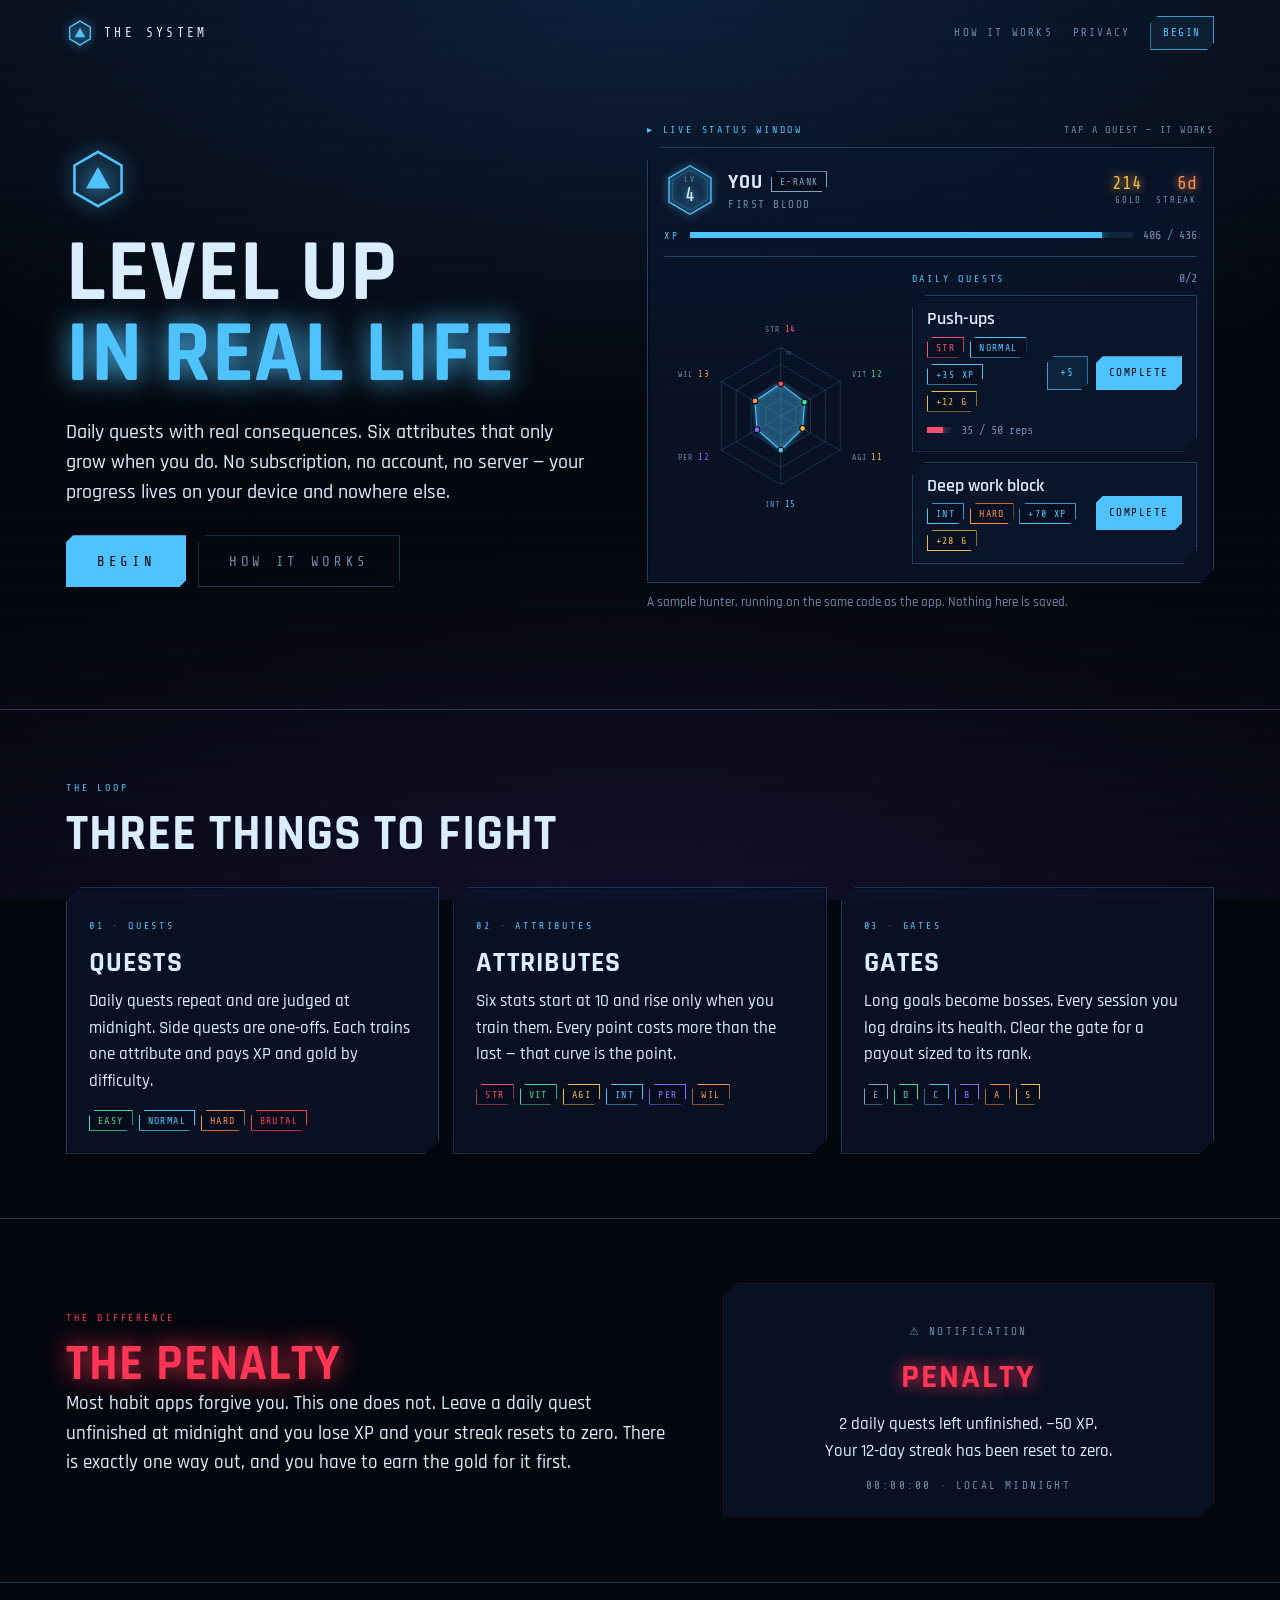
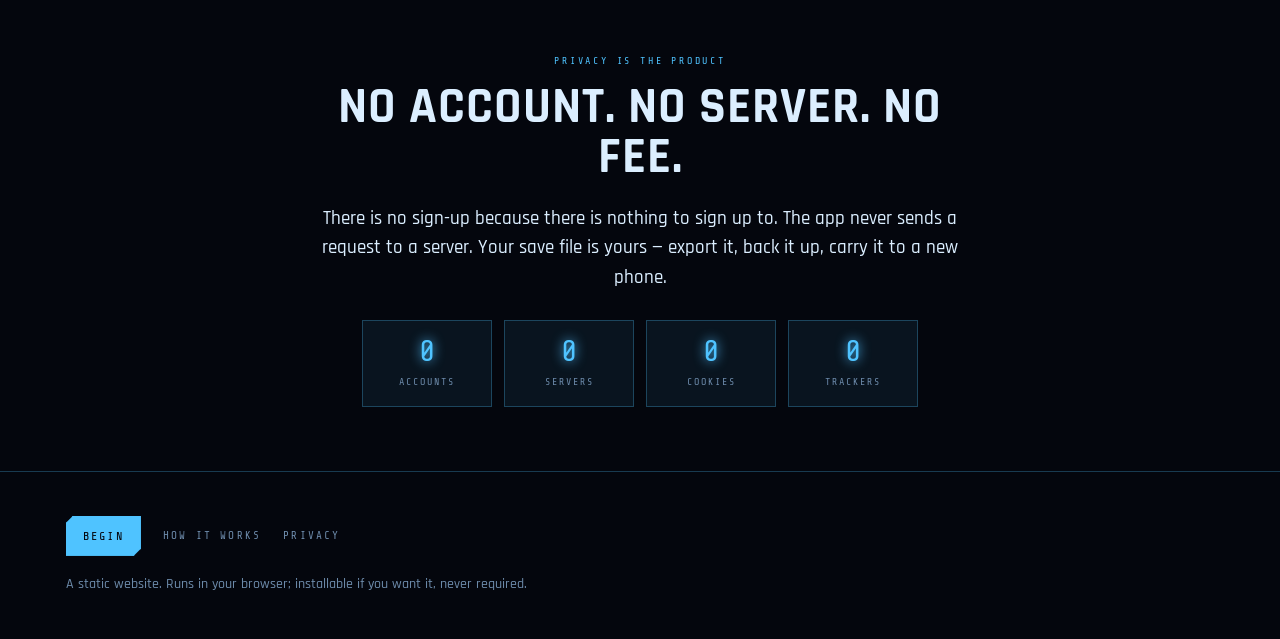
==== commit cf845fcd: "Absolute og:image URL for share previews Co-Authored-By: Claude Opus 5.5 <noreply@anthropic.com>" ====
--- a/index.html
+++ b/index.html
@@ -7,7 +7,7 @@
 <meta name="description" content="Daily quests with real consequences. Six attributes that only grow when you do. No subscription, no account, no server — your progress lives on your device.">
 <meta property="og:title" content="THE SYSTEM — Level up in real life">
 <meta property="og:description" content="Daily quests with real consequences. No account, no server.">
-<meta property="og:image" content="./assets/img/og.png">
+<meta property="og:image" content="https://minenhle123.github.io/the-system/assets/img/og.png">
 <meta property="og:type" content="website">
 <meta name="twitter:card" content="summary_large_image">
 <meta name="theme-color" content="#04060d">
--- a/assets/css/app.css
+++ b/assets/css/app.css
@@ -136,8 +136,8 @@
 }
 .hdr-gear{margin-right:-8px}
 
-#main{padding:16px calc(16px + env(safe-area-inset-right)) 0 calc(16px + env(safe-area-inset-left))}
-#main:focus{outline:none}
+.shell #main{padding:16px calc(16px + env(safe-area-inset-right)) 0 calc(16px + env(safe-area-inset-left))}
+.shell #main:focus{outline:none}
 
 /* bottom navigation */
 .nav{
@@ -274,7 +274,7 @@
 .sheet-card{
   position:absolute;left:0;right:0;bottom:0;max-height:90vh;overflow:auto;-webkit-overflow-scrolling:touch;
   padding:18px calc(18px + env(safe-area-inset-right)) calc(20px + env(safe-area-inset-bottom)) calc(18px + env(safe-area-inset-left));
-  background:var(--panel-solid);
+  background:var(--panel-solid);scrollbar-width:thin;scrollbar-color:var(--sys-dim) transparent;
   animation:sheet-in .26s cubic-bezier(.2,.9,.3,1);
 }
 @keyframes sheet-in{from{transform:translateY(24px);opacity:0}to{transform:none;opacity:1}}
@@ -285,7 +285,7 @@
 .sheet-acts .btn-danger{margin-right:auto}
 body.has-sheet{overflow:hidden}
 
-.field{display:grid;gap:6px;min-width:0}
+.field{display:grid;gap:6px;min-width:0;align-content:start}
 .field input,.field select{
   width:100%;min-height:44px;padding:9px 12px;margin:0;border:1px solid var(--line);border-radius:0;
   background:var(--deep);color:var(--txt);font-family:var(--f-ui);font-size:17px;font-weight:500;
@@ -347,7 +347,7 @@
   .hdr>*{max-width:820px;margin-left:auto;margin-right:auto}
   .hdr-xp{max-width:820px}
   .hdr-gear{display:none}
-  #main{max-width:900px;margin:0 auto;padding:28px 40px 0}
+  .shell #main{max-width:900px;margin:0 auto;padding:28px 40px 0}
 
   .nav{
     top:0;right:auto;width:220px;display:flex;flex-direction:column;
@@ -399,7 +399,7 @@
 /* narrow desktop / tablet: keep side by side, tighten the gutters */
 @media (min-width:760px) and (max-width:1099px){
   .hdr{padding-left:24px;padding-right:24px}
-  #main{padding:24px 24px 0}
+  .shell #main{padding:24px 24px 0}
   .status-grid{grid-template-columns:minmax(0,1fr) minmax(0,1fr)}
   .cells{grid-template-columns:repeat(2,1fr)}
   .attr-desc,.attr-prog{margin-left:0}
--- a/assets/css/site.css
+++ b/assets/css/site.css
@@ -17,7 +17,7 @@
 @media (max-width:520px){.top-links .hide-sm{display:none}}
 
 /* ---------- hero ---------- */
-.hero{display:grid;gap:36px;padding:28px 0 64px}
+.hero{display:grid;gap:36px;padding-top:28px;padding-bottom:64px}
 .hero-mark{width:64px;height:64px;margin-bottom:22px;filter:drop-shadow(0 0 10px var(--sys))}
 .hero-mark .mark-hex{stroke-width:1.6}
 .hero-title{font-size:clamp(46px,9.5vw,88px);line-height:.92;letter-spacing:.01em;text-transform:uppercase}
@@ -49,7 +49,7 @@
   .demo-body{grid-template-columns:minmax(0,.95fr) minmax(0,1.05fr);align-items:center;gap:14px}
 }
 @media (min-width:1000px){
-  .hero{grid-template-columns:minmax(0,1fr) minmax(0,1.08fr);align-items:center;gap:56px;padding:56px 0 96px}
+  .hero{grid-template-columns:minmax(0,1fr) minmax(0,1.08fr);align-items:center;gap:56px;padding-top:56px;padding-bottom:96px}
   .demo-body{grid-template-columns:1fr}
   .demo-radar{max-width:280px}
 }
@@ -129,8 +129,9 @@
 .swatch{display:inline-block;width:10px;height:10px;margin-right:8px;background:var(--c);box-shadow:0 0 6px var(--c);vertical-align:middle}
 
 /* ---------- 404 ---------- */
-.lost{min-height:70vh;display:flex;align-items:center;justify-content:center;padding:40px 0}
+.lost{min-height:70vh;display:flex;align-items:center;justify-content:center;padding-top:40px;padding-bottom:40px}
 .lost .win{max-width:520px;width:100%;padding:34px 26px 28px;text-align:center}
 .lost h1{margin:14px 0 10px;font-size:clamp(34px,8vw,48px);color:var(--sys);text-shadow:0 0 20px var(--sys);text-transform:uppercase;letter-spacing:.04em}
 .lost p{color:var(--muted);font-size:18px}
+.lost-acts{display:flex;flex-wrap:wrap;justify-content:center;gap:12px;margin-top:24px}
 .lost .mono.code{display:block;margin-bottom:22px;font-size:11px;letter-spacing:.24em;color:var(--danger)}
